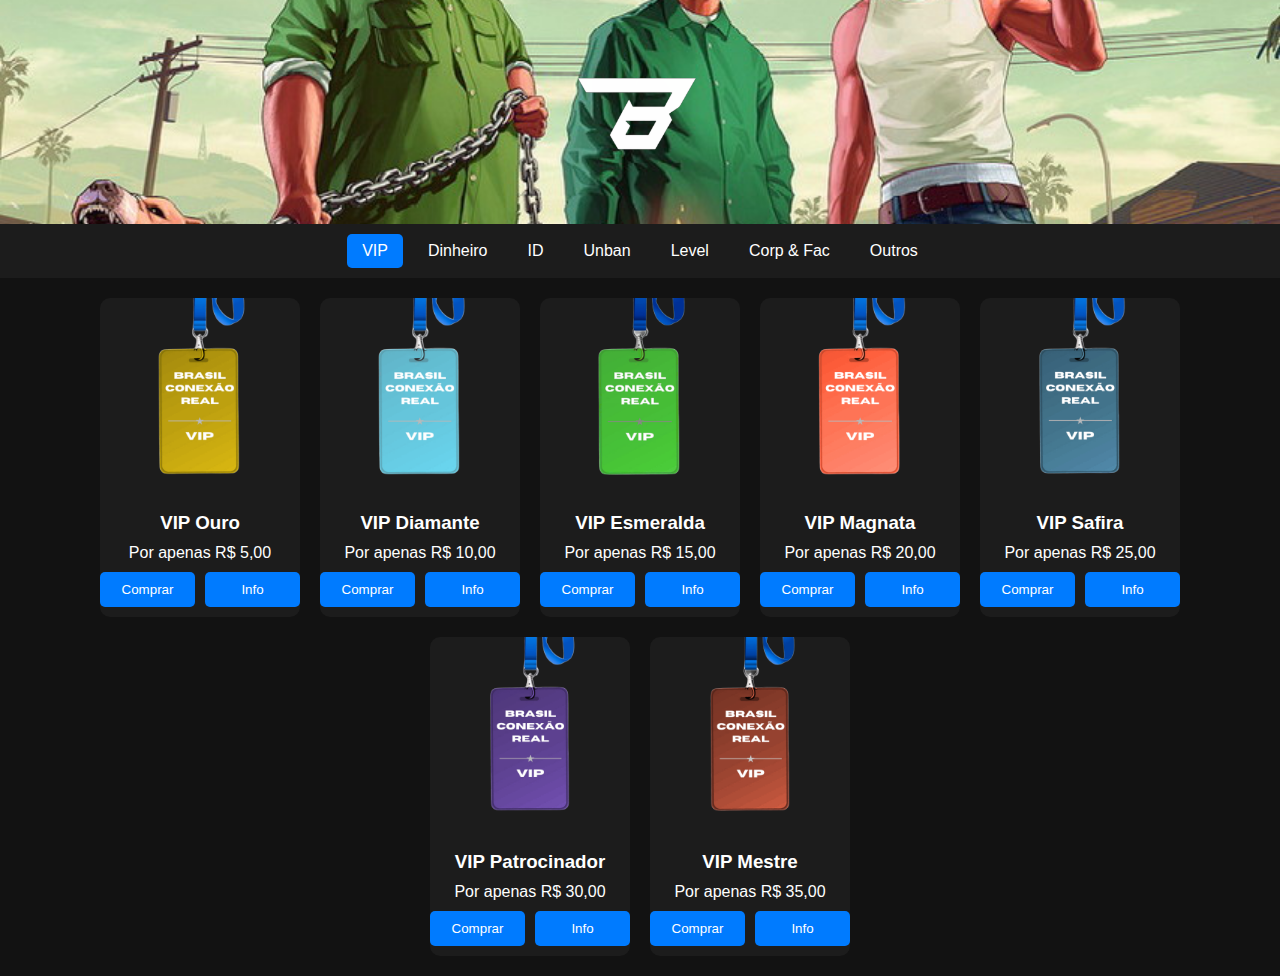
==== index.html @ d35d0285 "Update index.html" ====
<!DOCTYPE html>
<html lang="en">
<head>
    <meta charset="UTF-8">
    <meta name="viewport" content="width=device-width, initial-scale=1.0">
    <title>Brasil Conexão Real</title>
    <style>
        * {
            margin: 0;
            padding: 0;
            box-sizing: border-box;
            font-family: Arial, sans-serif;
        }

        body {
            background-color: #121212;
            color: #fff;
            display: flex;
            flex-direction: column;
            min-height: 100vh;
        }

        header {
            background: url('fotodobanneratrasdalogo.png') no-repeat center/cover;
            padding: 20px 0;
            text-align: center;
        }

        header img {
            max-width: 200px;
        }

        nav {
            background-color: #1c1c1c;
            padding: 10px;
            display: flex;
            flex-wrap: wrap;
            justify-content: center;
            gap: 10px;
        }

        nav a {
            color: #fff;
            text-decoration: none;
            padding: 8px 15px;
            border-radius: 5px;
            transition: background-color 0.3s;
            white-space: nowrap;
        }

        nav a.active {
            background-color: #007bff;
        }

        nav a:hover {
            background-color: #333;
        }

        .vip-container {
            display: flex;
            flex-wrap: wrap;
            gap: 20px;
            justify-content: center;
            padding: 20px;
        }

        .vip-card {
            background-color: #1c1c1c;
            border-radius: 10px;
            overflow: hidden;
            text-align: center;
            transition: transform 0.3s;
            width: 200px;
            position: relative;
            padding-bottom: 10px;
        }

        .vip-card:hover {
            transform: scale(1.05);
        }

        .vip-card img {
            width: 100%;
        }

        .vip-card h3 {
            margin: 10px 0;
        }

        .vip-card p {
            margin: 5px 0;
        }

        .vip-card .button-container {
            display: flex;
            justify-content: center;
            gap: 10px;
            margin-top: 10px;
        }

        .vip-card button {
            padding: 10px 20px;
            background-color: #007bff;
            color: #fff;
            border: none;
            border-radius: 5px;
            cursor: pointer;
            transition: background-color 0.3s;
            flex: 1;
        }

        .vip-card button:hover {
            background-color: #0056b3;
        }

        .info-btn {
            background-color: #28a745;
        }

        .info-btn:hover {
            background-color: #218838;
        }

        #info-panel {
            display: none;
            position: fixed;
            top: 50%;
            left: 50%;
            transform: translate(-50%, -50%);
            background-color: #1c1c1c;
            color: #fff;
            padding: 20px;
            border-radius: 10px;
            width: 90%;
            max-width: 400px;
            box-shadow: 0 0 10px rgba(0, 0, 0, 0.5);
            z-index: 1000;
            animation: fadeIn 0.3s;
        }

        #info-panel img {
            width: 100%;
            margin-bottom: 15px;
        }

        #info-panel h3 {
            margin-bottom: 10px;
        }

        #info-panel p {
            margin-bottom: 5px;
        }

        #info-panel .close-btn {
            background-color: #ff0000;
            color: #fff;
            padding: 5px 10px;
            border: none;
            border-radius: 5px;
            cursor: pointer;
            float: right;
        }

        #overlay {
            display: none;
            position: fixed;
            top: 0;
            left: 0;
            width: 100%;
            height: 100%;
            background: rgba(0, 0, 0, 0.8);
            z-index: 999;
        }

        @keyframes fadeIn {
            from {
                opacity: 0;
            }
            to {
                opacity: 1;
            }
        }

        @media (max-width: 768px) {
            nav {
                justify-content: center;
                flex-wrap: wrap;
            }
            .vip-card {
        width: 250px; /* Aumenta o tamanho dos cartões VIP no celular */
    }

    .vip-card img {
        width: 100%;
        height: auto; /* Mantém a proporção da imagem */
    }

    .vip-card h3 {
        font-size: 1.2em; /* Ajusta o tamanho do título */
    }

    .vip-card p {
        font-size: 1em; /* Ajusta o tamanho do texto */
    }

    .vip-card .button-container button {
        font-size: 0.9em; /* Ajusta o tamanho dos botões */
    }
        }
    </style>
</head>
<body>
    <header>
        <img src="logo.png" alt="Logo Brasil Conexão Real">
    </header>

    <nav>
        <a href="vip.html" class="active">VIP</a>
        <a href="dinheiro.html">Dinheiro</a>
        <a href="id.html">ID</a>
        <a href="unban.html">Unban</a>
        <a href="level.html">Level</a>
        <a href="corp.html">Corp & Fac</a>
        <a href="outros.html">Outros</a>
    </nav>

    <main>
        <section class="vip-container" id="vip">
            <div class="vip-card">
                <img src="vip1.png" alt="VIP Ouro">
                <h3>VIP Ouro</h3>
                <p>Por apenas R$ 5,00</p>
                <div class="button-container">
                    <button>Comprar</button>
                    <button class="info-btn" onclick="showInfo('vip1.png', 'VIP Ouro', 
                    '&lt;ul&gt; \
                    &lt;li&gt;&lt;strong&gt;Veículos de Luxo:&lt;/strong&gt; Acesso à Lamborghini Aventador e Audi RS6.&lt;/li&gt; \
                    &lt;li&gt;&lt;strong&gt;Moto Premium:&lt;/strong&gt; Disponível a Z1000 para maior mobilidade.&lt;/li&gt; \
                    &lt;li&gt;&lt;strong&gt;Recuperação Total:&lt;/strong&gt; Fome e sede sempre 100% para manter-se no topo.&lt;/li&gt; \
                    &lt;li&gt;&lt;strong&gt;Arsenal Completo:&lt;/strong&gt; Acesso a um Pack de Armas exclusivo.&lt;/li&gt; \
                    &lt;li&gt;&lt;strong&gt;Controle Total:&lt;/strong&gt; Possibilidade de destruir veículos VIP.&lt;/li&gt; \
                    &lt;/ul&gt;')">
                        Info
                    </button>
                    
                </div>
            </div>
            <div class="vip-card">
                <img src="vip2.png" alt="VIP Diamante">
                <h3>VIP Diamante</h3>
                <p>Por apenas R$ 10,00</p>
                <div class="button-container">
                    <button>Comprar</button>
                    <button class="info-btn" onclick="showInfo('vip2.png', 'VIP Diamante', 'Benefícios exclusivos do VIP Diamante.')">Info</button>
                </div>
            </div>
            <div class="vip-card">
                <img src="vip3.png" alt="VIP Esmeralda">
                <h3>VIP Esmeralda</h3>
                <p>Por apenas R$ 15,00</p>
                <div class="button-container">
                    <button>Comprar</button>
                    <button class="info-btn" onclick="showInfo('vip3.png', 'VIP Esmeralda', 'Benefícios exclusivos do VIP Esmeralda.')">Info</button>
                </div>
            </div>
            <div class="vip-card">
                <img src="vip4.png" alt="VIP Magnata">
                <h3>VIP Magnata</h3>
                <p>Por apenas R$ 20,00</p>
                <div class="button-container">
                    <button>Comprar</button>
                    <button class="info-btn" onclick="showInfo('vip4.png', 'VIP Magnata', 'Benefícios exclusivos do VIP Magnata.')">Info</button>
                </div>
            </div>
            <div class="vip-card">
                <img src="vip5.png" alt="VIP Safira">
                <h3>VIP Safira</h3>
                <p>Por apenas R$ 25,00</p>
                <div class="button-container">
                    <button>Comprar</button>
                    <button class="info-btn" onclick="showInfo('vip5.png', 'VIP Safira', 'Benefícios exclusivos do VIP Safira.')">Info</button>
                </div>
            </div>
            <div class="vip-card">
                <img src="vip6.png" alt="VIP Patrocinador">
                <h3>VIP Patrocinador</h3>
                <p>Por apenas R$ 30,00</p>
                <div class="button-container">
                    <button>Comprar</button>
                    <button class="info-btn" onclick="showInfo('vip6.png', 'VIP Patrocinador', 'Benefícios exclusivos do VIP Patrocinador.')">Info</button>
                </div>
            </div>
            <div class="vip-card">
                <img src="vip7.png" alt="VIP Mestre">
                <h3>VIP Mestre</h3>
                <p>Por apenas R$ 35,00</p>
                <div class="button-container">
                    <button>Comprar</button>
                    <button class="info-btn" onclick="showInfo('vip7.png', 'VIP Mestre', 'Benefícios exclusivos do VIP Mestre.')">Info</button>
                </div>
            </div>
            <!-- Repetir estrutura para outros VIPs -->
        </section>
    </main>

    <div id="overlay"></div>

    <div id="info-panel">
        <button class="close-btn" onclick="hideInfo()">Fechar</button>
        <img id="info-img" src="" alt="VIP Image">
        <h3 id="info-title"></h3>
        <p id="info-description"></p>
    </div>

    <script>
     function showInfo(imgSrc, title, description) {
    document.getElementById('info-img').src = imgSrc;
    document.getElementById('info-title').textContent = title;
    document.getElementById('info-description').innerHTML = description;

    document.getElementById('overlay').style.display = 'block';
    document.getElementById('info-panel').style.display = 'block';
}


        function hideInfo() {
            document.getElementById('overlay').style.display = 'none';
            document.getElementById('info-panel').style.display = 'none';
        }

        // Atualiza a classe "active" do menu
        document.querySelectorAll("nav a").forEach(link => {
            link.addEventListener("click", function() {
                document.querySelector("nav a.active").classList.remove("active");
                this.classList.add("active");
            });
        });
    </script>
</body>
</html>
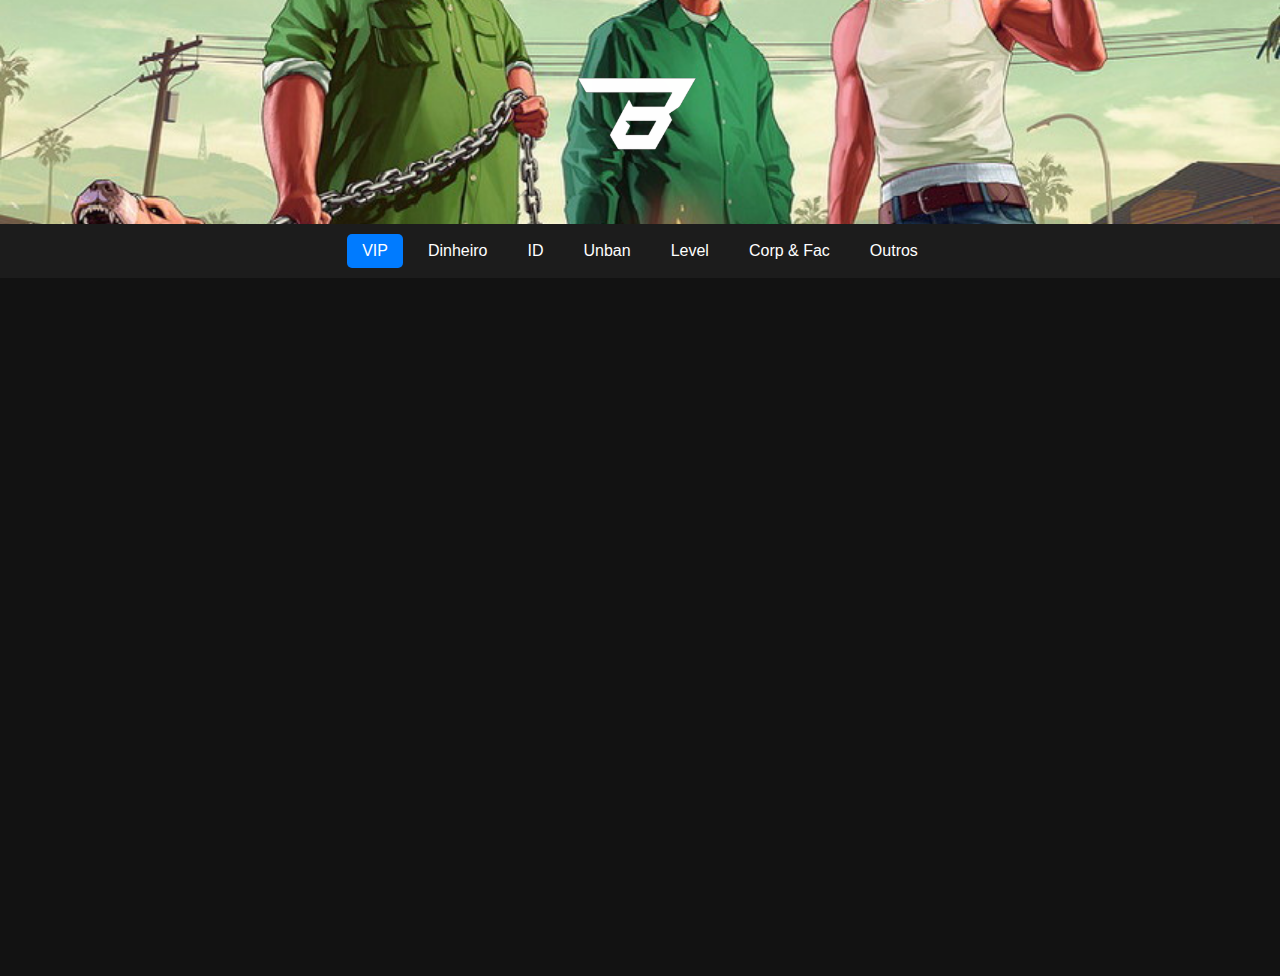
==== commit 5512ad50: "Update index.html" ====
--- a/index.html
+++ b/index.html
@@ -11,7 +11,7 @@
             box-sizing: border-box;
             font-family: Arial, sans-serif;
         }
-
+    
         body {
             background-color: #121212;
             color: #fff;
@@ -19,17 +19,17 @@
             flex-direction: column;
             min-height: 100vh;
         }
-
+    
         header {
             background: url('fotodobanneratrasdalogo.png') no-repeat center/cover;
             padding: 20px 0;
             text-align: center;
         }
-
+    
         header img {
             max-width: 200px;
         }
-
+    
         nav {
             background-color: #1c1c1c;
             padding: 10px;
@@ -38,7 +38,7 @@
             justify-content: center;
             gap: 10px;
         }
-
+    
         nav a {
             color: #fff;
             text-decoration: none;
@@ -47,15 +47,15 @@
             transition: background-color 0.3s;
             white-space: nowrap;
         }
-
+    
         nav a.active {
             background-color: #007bff;
         }
-
+    
         nav a:hover {
             background-color: #333;
         }
-
+    
         .vip-container {
             display: flex;
             flex-wrap: wrap;
@@ -63,41 +63,83 @@
             justify-content: center;
             padding: 20px;
         }
-
+    
+        @keyframes vipEntry {
+            from {
+                opacity: 0;
+                transform: translateY(30px);
+            }
+            to {
+                opacity: 1;
+                transform: translateY(0);
+            }
+        }
+    
         .vip-card {
             background-color: #1c1c1c;
             border-radius: 10px;
             overflow: hidden;
             text-align: center;
-            transition: transform 0.3s;
+            transition: transform 0.3s, box-shadow 0.3s;
             width: 200px;
             position: relative;
             padding-bottom: 10px;
-        }
-
+            animation: vipEntry 0.8s ease-out forwards;
+            opacity: 0;
+        }
+    
         .vip-card:hover {
-            transform: scale(1.05);
-        }
-
+            transform: scale(1.1);
+            box-shadow: 0 0 20px 5px rgba(0, 255, 255, 0.8); /* Ciano */
+        }
+    
+        .vip-card::before {
+            content: "";
+            position: absolute;
+            top: 0;
+            left: 0;
+            width: 100%;
+            height: 100%;
+            border: 2px solid transparent;
+            border-radius: 10px;
+            box-sizing: border-box;
+            transition: border 0.3s;
+            z-index: 1;
+        }
+    
+        .vip-card:hover::before {
+            border: 2px solid #00ffff; /* Ciano */
+            animation: borderGlow 1s infinite alternate;
+        }
+    
+        @keyframes borderGlow {
+            from {
+        box-shadow: 0 0 10px rgba(0, 255, 255, 0.5); /* Ciano */
+    }
+    to {
+        box-shadow: 0 0 20px rgba(0, 255, 255, 0.9); /* Ciano */
+            }
+        }
+    
         .vip-card img {
             width: 100%;
         }
-
+    
         .vip-card h3 {
             margin: 10px 0;
         }
-
+    
         .vip-card p {
             margin: 5px 0;
         }
-
+    
         .vip-card .button-container {
             display: flex;
             justify-content: center;
             gap: 10px;
             margin-top: 10px;
         }
-
+    
         .vip-card button {
             padding: 10px 20px;
             background-color: #007bff;
@@ -108,19 +150,41 @@
             transition: background-color 0.3s;
             flex: 1;
         }
-
+    
         .vip-card button:hover {
             background-color: #0056b3;
         }
-
+    
         .info-btn {
             background-color: #28a745;
         }
-
+    
         .info-btn:hover {
             background-color: #218838;
         }
-
+    
+        .vip-card:nth-child(1) {
+            animation-delay: 0.1s;
+        }
+        .vip-card:nth-child(2) {
+            animation-delay: 0.2s;
+        }
+        .vip-card:nth-child(3) {
+            animation-delay: 0.3s;
+        }
+        .vip-card:nth-child(4) {
+            animation-delay: 0.4s;
+        }
+        .vip-card:nth-child(5) {
+            animation-delay: 0.5s;
+        }
+        .vip-card:nth-child(6) {
+            animation-delay: 0.6s;
+        }
+        .vip-card:nth-child(7) {
+            animation-delay: 0.7s;
+        }
+    
         #info-panel {
             display: none;
             position: fixed;
@@ -137,30 +201,7 @@
             z-index: 1000;
             animation: fadeIn 0.3s;
         }
-
-        #info-panel img {
-            width: 100%;
-            margin-bottom: 15px;
-        }
-
-        #info-panel h3 {
-            margin-bottom: 10px;
-        }
-
-        #info-panel p {
-            margin-bottom: 5px;
-        }
-
-        #info-panel .close-btn {
-            background-color: #ff0000;
-            color: #fff;
-            padding: 5px 10px;
-            border: none;
-            border-radius: 5px;
-            cursor: pointer;
-            float: right;
-        }
-
+    
         #overlay {
             display: none;
             position: fixed;
@@ -171,7 +212,7 @@
             background: rgba(0, 0, 0, 0.8);
             z-index: 999;
         }
-
+    
         @keyframes fadeIn {
             from {
                 opacity: 0;
@@ -180,34 +221,8 @@
                 opacity: 1;
             }
         }
-
-        @media (max-width: 768px) {
-            nav {
-                justify-content: center;
-                flex-wrap: wrap;
-            }
-            .vip-card {
-        width: 250px; /* Aumenta o tamanho dos cartões VIP no celular */
-    }
-
-    .vip-card img {
-        width: 100%;
-        height: auto; /* Mantém a proporção da imagem */
-    }
-
-    .vip-card h3 {
-        font-size: 1.2em; /* Ajusta o tamanho do título */
-    }
-
-    .vip-card p {
-        font-size: 1em; /* Ajusta o tamanho do texto */
-    }
-
-    .vip-card .button-container button {
-        font-size: 0.9em; /* Ajusta o tamanho dos botões */
-    }
-        }
     </style>
+    
 </head>
 <body>
     <header>
@@ -304,7 +319,6 @@
     </main>
 
     <div id="overlay"></div>
-
     <div id="info-panel">
         <button class="close-btn" onclick="hideInfo()">Fechar</button>
         <img id="info-img" src="" alt="VIP Image">
@@ -313,28 +327,18 @@
     </div>
 
     <script>
-     function showInfo(imgSrc, title, description) {
-    document.getElementById('info-img').src = imgSrc;
-    document.getElementById('info-title').textContent = title;
-    document.getElementById('info-description').innerHTML = description;
-
-    document.getElementById('overlay').style.display = 'block';
-    document.getElementById('info-panel').style.display = 'block';
-}
-
+        function showInfo(imgSrc, title, description) {
+            document.getElementById('info-img').src = imgSrc;
+            document.getElementById('info-title').textContent = title;
+            document.getElementById('info-description').innerHTML = description;
+            document.getElementById('overlay').style.display = 'block';
+            document.getElementById('info-panel').style.display = 'block';
+        }
 
         function hideInfo() {
             document.getElementById('overlay').style.display = 'none';
             document.getElementById('info-panel').style.display = 'none';
         }
-
-        // Atualiza a classe "active" do menu
-        document.querySelectorAll("nav a").forEach(link => {
-            link.addEventListener("click", function() {
-                document.querySelector("nav a.active").classList.remove("active");
-                this.classList.add("active");
-            });
-        });
     </script>
 </body>
 </html>
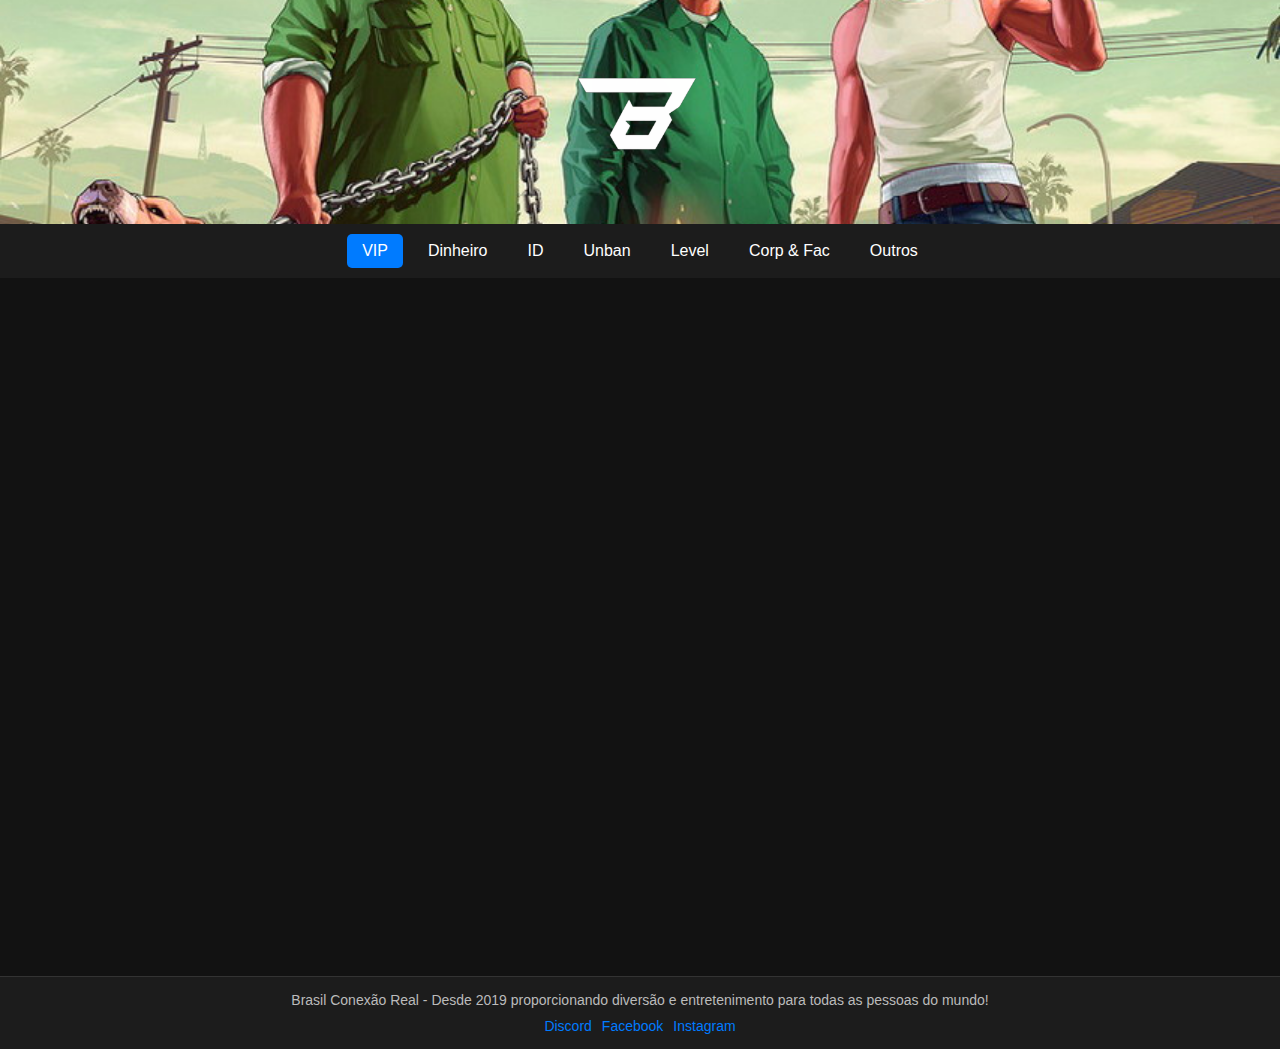
==== commit 18a792d2: "Update index.html" ====
--- a/index.html
+++ b/index.html
@@ -11,7 +11,7 @@
             box-sizing: border-box;
             font-family: Arial, sans-serif;
         }
-    
+
         body {
             background-color: #121212;
             color: #fff;
@@ -19,17 +19,17 @@
             flex-direction: column;
             min-height: 100vh;
         }
-    
+
         header {
             background: url('fotodobanneratrasdalogo.png') no-repeat center/cover;
             padding: 20px 0;
             text-align: center;
         }
-    
+
         header img {
             max-width: 200px;
         }
-    
+
         nav {
             background-color: #1c1c1c;
             padding: 10px;
@@ -38,7 +38,7 @@
             justify-content: center;
             gap: 10px;
         }
-    
+
         nav a {
             color: #fff;
             text-decoration: none;
@@ -47,34 +47,84 @@
             transition: background-color 0.3s;
             white-space: nowrap;
         }
-    
+
         nav a.active {
             background-color: #007bff;
-        }
-    
+            animation: activateNav 0.5s ease-out;
+        }
+        @keyframes activateNav {
+            0% {
+                background-color: #333;
+            }
+            100% {
+                background-color: #007bff;
+            }
+        }
+
         nav a:hover {
             background-color: #333;
         }
-    
+        footer {
+            background-color: #1c1c1c;
+            text-align: center;
+            padding: 15px;
+            margin-top: auto;
+            border-top: 1px solid #333;
+        }
+
+        footer p {
+            margin: 0;
+            font-size: 14px;
+            color: #bbb;
+        }
+
+        footer .social-links {
+            margin-top: 10px;
+            display: flex;
+            justify-content: center;
+            gap: 10px;
+        }
+
+        footer .social-links a {
+            color: #007bff;
+            text-decoration: none;
+            font-size: 14px;
+            transition: color 0.3s;
+        }
+
+        footer .social-links a:hover {
+            color: #0056b3;
+        }
+
+        @media (max-width: 768px) {
+            footer p {
+                font-size: 12px;
+            }
+
+            footer .social-links a {
+                font-size: 12px;
+            }
+        }
+
         .vip-container {
             display: flex;
             flex-wrap: wrap;
             gap: 20px;
             justify-content: center;
             padding: 20px;
-        }
-    
-        @keyframes vipEntry {
-            from {
+            opacity: 0;
+            animation: fadeIn 1s forwards;
+        }
+
+        @keyframes fadeIn {
+            0% {
                 opacity: 0;
-                transform: translateY(30px);
-            }
-            to {
+            }
+            100% {
                 opacity: 1;
-                transform: translateY(0);
-            }
-        }
-    
+            }
+        }
+
         .vip-card {
             background-color: #1c1c1c;
             border-radius: 10px;
@@ -84,62 +134,76 @@
             width: 200px;
             position: relative;
             padding-bottom: 10px;
-            animation: vipEntry 0.8s ease-out forwards;
             opacity: 0;
-        }
-    
+            transform: translateY(20px);
+            animation: slideUp 0.7s forwards;
+            box-shadow: 0 0 10px rgba(0, 255, 255, 0); /* Sombra inicial invisível */
+        }
+
+        @keyframes slideUp {
+            0% {
+                opacity: 0;
+                transform: translateY(20px);
+            }
+            100% {
+                opacity: 1;
+                transform: translateY(0);
+            }
+        }
+
+        .vip-card:nth-child(1) {
+            animation-delay: 0.5s;
+        }
+
+        .vip-card:nth-child(2) {
+            animation-delay: 1s;
+        }
+
+        .vip-card:nth-child(3) {
+            animation-delay: 1.5s;
+        }
+
+        .vip-card:nth-child(4) {
+            animation-delay: 2s;
+        }
+
+        .vip-card:nth-child(5) {
+            animation-delay: 2.5s;
+        }
+
+        .vip-card:nth-child(6) {
+            animation-delay: 3s;
+        }
+
+        .vip-card:nth-child(7) {
+            animation-delay: 3.5s;
+        }
+
         .vip-card:hover {
-            transform: scale(1.1);
-            box-shadow: 0 0 20px 5px rgba(0, 255, 255, 0.8); /* Ciano */
-        }
-    
-        .vip-card::before {
-            content: "";
-            position: absolute;
-            top: 0;
-            left: 0;
-            width: 100%;
-            height: 100%;
-            border: 2px solid transparent;
-            border-radius: 10px;
-            box-sizing: border-box;
-            transition: border 0.3s;
-            z-index: 1;
-        }
-    
-        .vip-card:hover::before {
-            border: 2px solid #00ffff; /* Ciano */
-            animation: borderGlow 1s infinite alternate;
-        }
-    
-        @keyframes borderGlow {
-            from {
-        box-shadow: 0 0 10px rgba(0, 255, 255, 0.5); /* Ciano */
-    }
-    to {
-        box-shadow: 0 0 20px rgba(0, 255, 255, 0.9); /* Ciano */
-            }
-        }
-    
+            transform: scale(1.05);
+            box-shadow: 0 0 20px rgba(0, 255, 255, 0.7); /* Efeito de sombra ciano ao passar o mouse */
+            border: 2px solid cyan; /* Bordas ciano ao passar o mouse */
+        }
+
         .vip-card img {
             width: 100%;
         }
-    
+
         .vip-card h3 {
             margin: 10px 0;
         }
-    
+
         .vip-card p {
             margin: 5px 0;
         }
-    
+
         .vip-card .button-container {
             display: flex;
             justify-content: center;
             gap: 10px;
             margin-top: 10px;
         }
-    
+
         .vip-card button {
             padding: 10px 20px;
             background-color: #007bff;
@@ -150,41 +214,21 @@
             transition: background-color 0.3s;
             flex: 1;
         }
-    
+
         .vip-card button:hover {
             background-color: #0056b3;
         }
-    
+
+
+
         .info-btn {
             background-color: #28a745;
         }
-    
+
         .info-btn:hover {
             background-color: #218838;
         }
-    
-        .vip-card:nth-child(1) {
-            animation-delay: 0.1s;
-        }
-        .vip-card:nth-child(2) {
-            animation-delay: 0.2s;
-        }
-        .vip-card:nth-child(3) {
-            animation-delay: 0.3s;
-        }
-        .vip-card:nth-child(4) {
-            animation-delay: 0.4s;
-        }
-        .vip-card:nth-child(5) {
-            animation-delay: 0.5s;
-        }
-        .vip-card:nth-child(6) {
-            animation-delay: 0.6s;
-        }
-        .vip-card:nth-child(7) {
-            animation-delay: 0.7s;
-        }
-    
+
         #info-panel {
             display: none;
             position: fixed;
@@ -199,9 +243,54 @@
             max-width: 400px;
             box-shadow: 0 0 10px rgba(0, 0, 0, 0.5);
             z-index: 1000;
-            animation: fadeIn 0.3s;
-        }
-    
+            animation: slideIn 0.5s ease-out forwards;
+        }
+
+        @keyframes slideIn {
+            0% {
+                opacity: 0;
+                transform: translate(-50%, -60%) scale(0.8);
+            }
+            100% {
+                opacity: 1;
+                transform: translate(-50%, -50%) scale(1);
+            }
+        }
+
+        @keyframes slideOut {
+            0% {
+                opacity: 1;
+                transform: translate(-50%, -50%) scale(1);
+            }
+            100% {
+                opacity: 0;
+                transform: translate(-50%, -60%) scale(0.8);
+            }
+        }
+
+        #info-panel img {
+            width: 100%;
+            margin-bottom: 15px;
+        }
+
+        #info-panel h3 {
+            margin-bottom: 10px;
+        }
+
+        #info-panel p {
+            margin-bottom: 5px;
+        }
+
+        #info-panel .close-btn {
+            background-color: transparent;
+    color: #fff;
+    font-size: 30px;
+    border: none;
+    cursor: pointer;
+    float: right;
+    padding: 5px;
+        }
+
         #overlay {
             display: none;
             position: fixed;
@@ -212,17 +301,35 @@
             background: rgba(0, 0, 0, 0.8);
             z-index: 999;
         }
-    
-        @keyframes fadeIn {
-            from {
-                opacity: 0;
-            }
-            to {
-                opacity: 1;
-            }
+
+        @media (max-width: 768px) {
+            nav {
+                justify-content: center;
+                flex-wrap: wrap;
+            }
+            .vip-card {
+                width: 250px;
+            }
+
+            .vip-card img {
+                width: 100%;
+                height: auto;
+            }
+
+            .vip-card h3 {
+                font-size: 1.2em;
+            }
+
+            .vip-card p {
+                font-size: 1em;
+            }
+
+            .vip-card .button-container button {
+                font-size: 0.9em;
+            }
+
         }
     </style>
-    
 </head>
 <body>
     <header>
@@ -230,7 +337,7 @@
     </header>
 
     <nav>
-        <a href="vip.html" class="active">VIP</a>
+        <a href="index.html" class="active">VIP</a>
         <a href="dinheiro.html">Dinheiro</a>
         <a href="id.html">ID</a>
         <a href="unban.html">Unban</a>
@@ -319,8 +426,10 @@
     </main>
 
     <div id="overlay"></div>
+
     <div id="info-panel">
-        <button class="close-btn" onclick="hideInfo()">Fechar</button>
+        <button class="close-btn" onclick="hideInfo()">&#10005;</button>
+
         <img id="info-img" src="" alt="VIP Image">
         <h3 id="info-title"></h3>
         <p id="info-description"></p>
@@ -331,14 +440,33 @@
             document.getElementById('info-img').src = imgSrc;
             document.getElementById('info-title').textContent = title;
             document.getElementById('info-description').innerHTML = description;
+
             document.getElementById('overlay').style.display = 'block';
             document.getElementById('info-panel').style.display = 'block';
+            document.getElementById('info-panel').style.animation = 'slideIn 0.5s ease-out forwards';  // Reapply the animation
         }
 
         function hideInfo() {
-            document.getElementById('overlay').style.display = 'none';
-            document.getElementById('info-panel').style.display = 'none';
-        }
+            document.getElementById('info-panel').style.animation = 'slideOut 0.5s ease-in forwards'; // Apply the slide out animation
+            setTimeout(function() {
+                document.getElementById('overlay').style.display = 'none';
+                document.getElementById('info-panel').style.display = 'none';
+            }, 500);  // Wait for the animation to finish before hiding the panel
+        }
+
+        document.querySelectorAll("nav a").forEach(link => {
+            link.addEventListener("click", function() {
+                document.querySelector("nav a.active").classList.remove("active");
+                this.classList.add("active");
+            });
+        });
     </script>
-</body>
+    <footer>
+        <p>Brasil Conexão Real - Desde 2019 proporcionando diversão e entretenimento para todas as pessoas do mundo!</p>
+        <div class="social-links">
+            <a href="#">Discord</a>
+            <a href="#">Facebook</a>
+            <a href="#">Instagram</a>
+        </div>
+    </footer>
 </html>
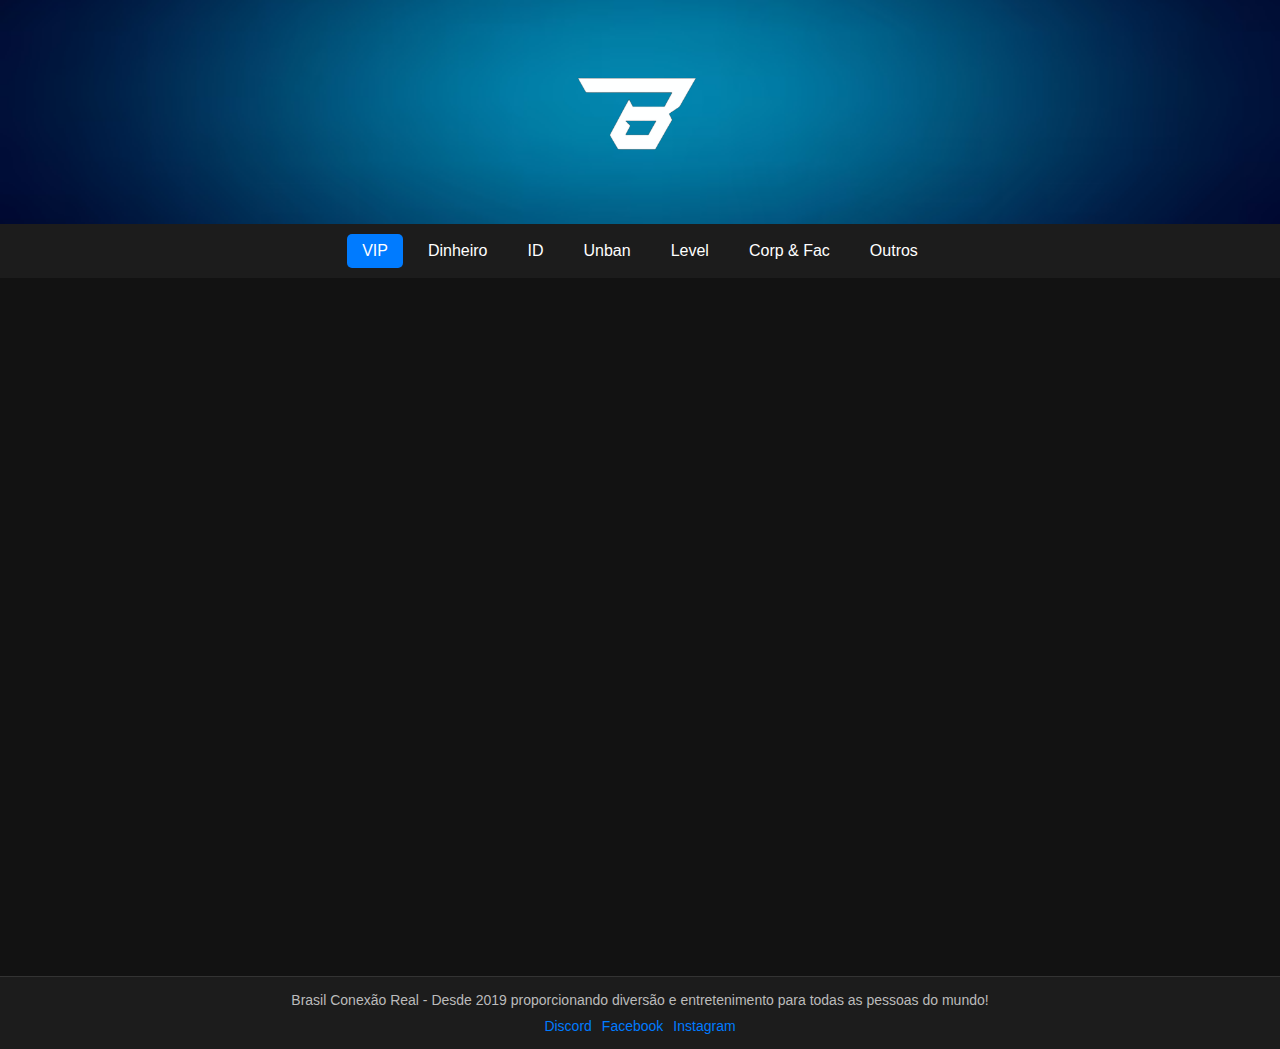
==== commit d4216586: "Add files via upload" ====
--- a/index.html
+++ b/index.html
@@ -3,6 +3,7 @@
 <head>
     <meta charset="UTF-8">
     <meta name="viewport" content="width=device-width, initial-scale=1.0">
+    <link rel="icon" href="favicon.ico" type="image/x-icon">
     <title>Brasil Conexão Real</title>
     <style>
         * {
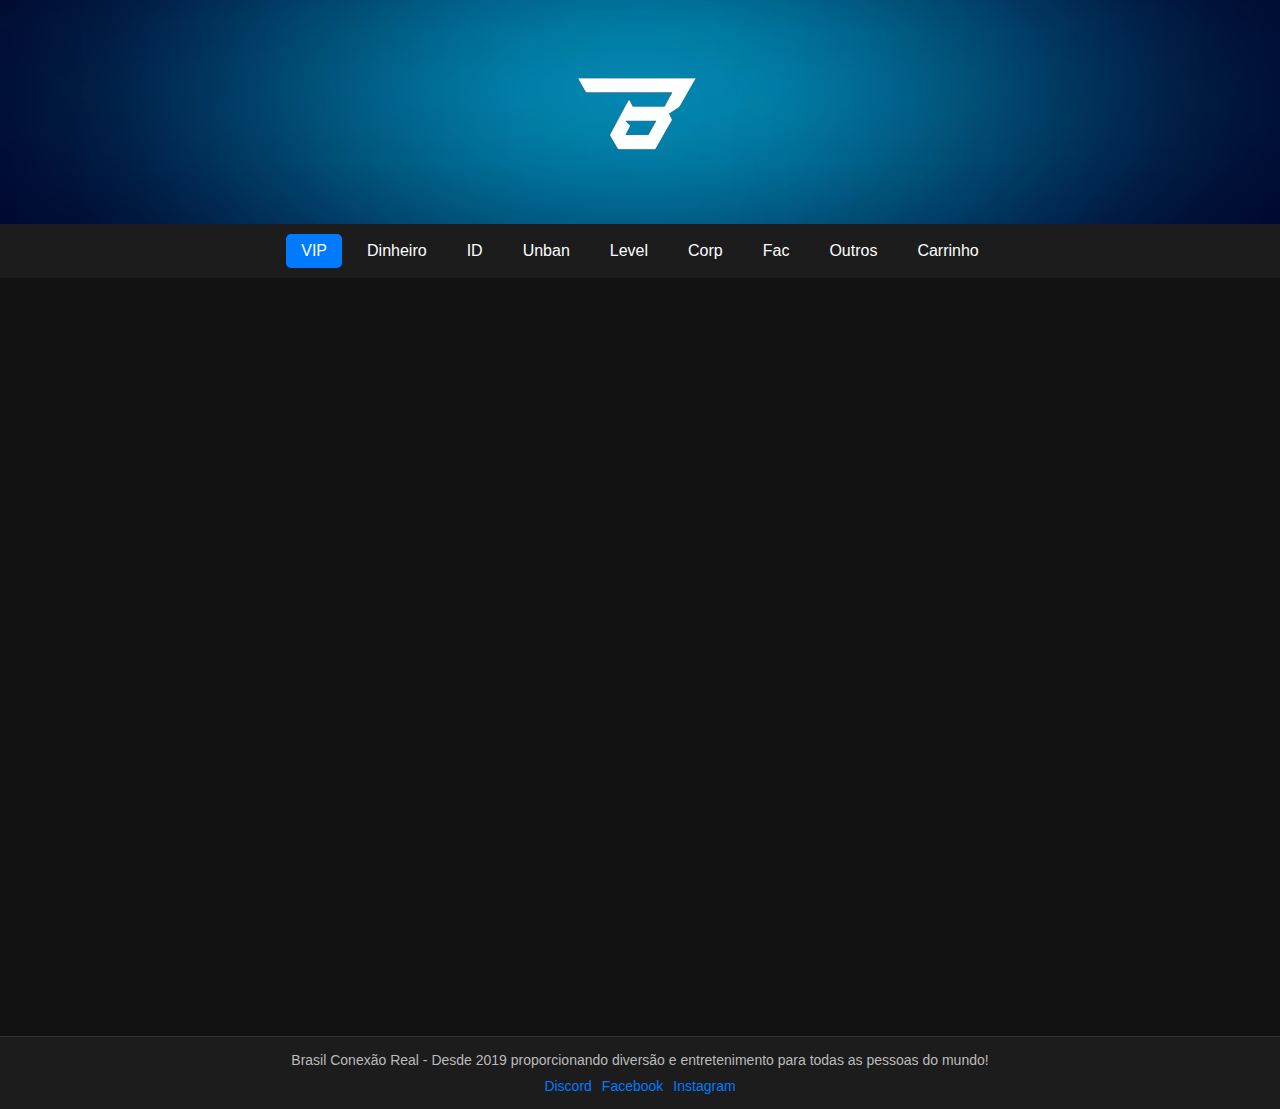
==== commit eec32ebb: "Add files via upload" ====
--- a/index.html
+++ b/index.html
@@ -152,6 +152,17 @@
             }
         }
 
+        @keyframes slideOut {
+    0% {
+        opacity: 1;
+        transform: translate(-50%, -50%) scale(1);
+    }
+    100% {
+        opacity: 0;
+        transform: translate(-50%, -60%) scale(0.8);
+    }
+}
+
         .vip-card:nth-child(1) {
             animation-delay: 0.5s;
         }
@@ -219,8 +230,6 @@
         .vip-card button:hover {
             background-color: #0056b3;
         }
-
-
 
         .info-btn {
             background-color: #28a745;
@@ -328,7 +337,6 @@
             .vip-card .button-container button {
                 font-size: 0.9em;
             }
-
         }
     </style>
 </head>
@@ -343,29 +351,22 @@
         <a href="id.html">ID</a>
         <a href="unban.html">Unban</a>
         <a href="level.html">Level</a>
-        <a href="corp.html">Corp & Fac</a>
+        <a href="corp.html">Corp</a>
+        <a href="cart.html">Fac</a>
         <a href="outros.html">Outros</a>
+        <a href="cart.html">Carrinho</a>
+        
     </nav>
 
     <main>
-        <section class="vip-container" id="vip">
+        <section class="vip-container" id="vip"> 
             <div class="vip-card">
                 <img src="vip1.png" alt="VIP Ouro">
                 <h3>VIP Ouro</h3>
                 <p>Por apenas R$ 5,00</p>
                 <div class="button-container">
-                    <button>Comprar</button>
-                    <button class="info-btn" onclick="showInfo('vip1.png', 'VIP Ouro', 
-                    '&lt;ul&gt; \
-                    &lt;li&gt;&lt;strong&gt;Veículos de Luxo:&lt;/strong&gt; Acesso à Lamborghini Aventador e Audi RS6.&lt;/li&gt; \
-                    &lt;li&gt;&lt;strong&gt;Moto Premium:&lt;/strong&gt; Disponível a Z1000 para maior mobilidade.&lt;/li&gt; \
-                    &lt;li&gt;&lt;strong&gt;Recuperação Total:&lt;/strong&gt; Fome e sede sempre 100% para manter-se no topo.&lt;/li&gt; \
-                    &lt;li&gt;&lt;strong&gt;Arsenal Completo:&lt;/strong&gt; Acesso a um Pack de Armas exclusivo.&lt;/li&gt; \
-                    &lt;li&gt;&lt;strong&gt;Controle Total:&lt;/strong&gt; Possibilidade de destruir veículos VIP.&lt;/li&gt; \
-                    &lt;/ul&gt;')">
-                        Info
-                    </button>
-                    
+                    <button onclick="addToCart('VIP Ouro', 5, 'vip1.png')">Adicionar ao carrinho</button>
+                    <button class="info-btn" onclick="showInfo('vip1.png', 'VIP Ouro', 'Benefícios exclusivos do VIP Ouro.')">Info</button>
                 </div>
             </div>
             <div class="vip-card">
@@ -373,7 +374,7 @@
                 <h3>VIP Diamante</h3>
                 <p>Por apenas R$ 10,00</p>
                 <div class="button-container">
-                    <button>Comprar</button>
+                    <button onclick="addToCart('VIP Diamante', 10, 'vip2.png')">Adicionar ao carrinho</button>
                     <button class="info-btn" onclick="showInfo('vip2.png', 'VIP Diamante', 'Benefícios exclusivos do VIP Diamante.')">Info</button>
                 </div>
             </div>
@@ -382,7 +383,7 @@
                 <h3>VIP Esmeralda</h3>
                 <p>Por apenas R$ 15,00</p>
                 <div class="button-container">
-                    <button>Comprar</button>
+                    <button onclick="addToCart('VIP Esmeralda', 15, 'vip3.png')">Adicionar ao carrinho</button>
                     <button class="info-btn" onclick="showInfo('vip3.png', 'VIP Esmeralda', 'Benefícios exclusivos do VIP Esmeralda.')">Info</button>
                 </div>
             </div>
@@ -391,7 +392,7 @@
                 <h3>VIP Magnata</h3>
                 <p>Por apenas R$ 20,00</p>
                 <div class="button-container">
-                    <button>Comprar</button>
+                    <button onclick="addToCart('VIP Magnata', 20, 'vip4.png')">Adicionar ao carrinho</button>
                     <button class="info-btn" onclick="showInfo('vip4.png', 'VIP Magnata', 'Benefícios exclusivos do VIP Magnata.')">Info</button>
                 </div>
             </div>
@@ -400,7 +401,7 @@
                 <h3>VIP Safira</h3>
                 <p>Por apenas R$ 25,00</p>
                 <div class="button-container">
-                    <button>Comprar</button>
+                    <button onclick="addToCart('VIP Safira', 25, 'vip5.png')">Adicionar ao carrinho</button>
                     <button class="info-btn" onclick="showInfo('vip5.png', 'VIP Safira', 'Benefícios exclusivos do VIP Safira.')">Info</button>
                 </div>
             </div>
@@ -409,7 +410,7 @@
                 <h3>VIP Patrocinador</h3>
                 <p>Por apenas R$ 30,00</p>
                 <div class="button-container">
-                    <button>Comprar</button>
+                    <button onclick="addToCart('VIP Patrocinador', 30, 'vip6.png')">Adicionar ao carrinho</button>
                     <button class="info-btn" onclick="showInfo('vip6.png', 'VIP Patrocinador', 'Benefícios exclusivos do VIP Patrocinador.')">Info</button>
                 </div>
             </div>
@@ -418,50 +419,16 @@
                 <h3>VIP Mestre</h3>
                 <p>Por apenas R$ 35,00</p>
                 <div class="button-container">
-                    <button>Comprar</button>
+                    <button onclick="addToCart('VIP Mestre', 35, 'vip7.png')">Adicionar ao carrinho</button>
                     <button class="info-btn" onclick="showInfo('vip7.png', 'VIP Mestre', 'Benefícios exclusivos do VIP Mestre.')">Info</button>
                 </div>
             </div>
-            <!-- Repetir estrutura para outros VIPs -->
+            <!-- Repita para outros VIPs -->
         </section>
+        
     </main>
-
-    <div id="overlay"></div>
-
-    <div id="info-panel">
-        <button class="close-btn" onclick="hideInfo()">&#10005;</button>
-
-        <img id="info-img" src="" alt="VIP Image">
-        <h3 id="info-title"></h3>
-        <p id="info-description"></p>
-    </div>
-
-    <script>
-        function showInfo(imgSrc, title, description) {
-            document.getElementById('info-img').src = imgSrc;
-            document.getElementById('info-title').textContent = title;
-            document.getElementById('info-description').innerHTML = description;
-
-            document.getElementById('overlay').style.display = 'block';
-            document.getElementById('info-panel').style.display = 'block';
-            document.getElementById('info-panel').style.animation = 'slideIn 0.5s ease-out forwards';  // Reapply the animation
-        }
-
-        function hideInfo() {
-            document.getElementById('info-panel').style.animation = 'slideOut 0.5s ease-in forwards'; // Apply the slide out animation
-            setTimeout(function() {
-                document.getElementById('overlay').style.display = 'none';
-                document.getElementById('info-panel').style.display = 'none';
-            }, 500);  // Wait for the animation to finish before hiding the panel
-        }
-
-        document.querySelectorAll("nav a").forEach(link => {
-            link.addEventListener("click", function() {
-                document.querySelector("nav a.active").classList.remove("active");
-                this.classList.add("active");
-            });
-        });
-    </script>
+    
+
     <footer>
         <p>Brasil Conexão Real - Desde 2019 proporcionando diversão e entretenimento para todas as pessoas do mundo!</p>
         <div class="social-links">
@@ -470,4 +437,91 @@
             <a href="#">Instagram</a>
         </div>
     </footer>
+
+    <!-- Info Panel Modal -->
+    <div id="overlay"></div>
+    <div id="info-panel">
+        <button class="close-btn" onclick="closeInfo()">X</button>
+        <img id="info-img" src="" alt="Imagem VIP">
+        <h3 id="info-title"></h3>
+        <p id="info-description"></p>
+    </div>
+<script>    
+
+function addToCart(productName, price, productImg) {
+    const cart = JSON.parse(localStorage.getItem('cart')) || [];
+    cart.push({ name: productName, price: price, image: productImg });
+    localStorage.setItem('cart', JSON.stringify(cart));
+
+    
+
+    // Criando a infobox (toast)
+    const toast = document.createElement('div');
+    toast.style.position = 'fixed';
+    toast.style.left = '50%';
+    toast.style.bottom = '20px';
+    toast.style.transform = 'translateX(-50%)';
+    toast.style.backgroundColor = '#0b1113';
+    toast.style.color = 'white';
+    toast.style.padding = '10px 20px';
+    toast.style.borderRadius = '5px';
+    toast.style.fontSize = '16px';
+    toast.style.display = 'flex';
+    toast.style.alignItems = 'center';
+    toast.style.justifyContent = 'center';
+    toast.style.opacity = '0';
+    toast.style.transition = 'opacity 0.5s ease, bottom 0.5s ease';
+    toast.style.boxShadow = '0px 4px 10px rgba(0, 0, 0, 0.2)';
+    toast.innerHTML = `<span style="margin-right: 10px; font-size: 20px;">✔</span>${productName} foi adicionado ao carrinho.`;
+
+    // Adicionando ao body
+    document.body.appendChild(toast);
+
+    // Animar a entrada
+    setTimeout(() => {
+        toast.style.opacity = '1';
+        toast.style.bottom = '30px';
+    }, 100);
+
+    // Remover o toast após 3 segundos
+    setTimeout(() => {
+        toast.style.opacity = '0';
+        toast.style.bottom = '20px';
+        setTimeout(() => {
+            toast.remove();
+        }, 500); // tempo para a animação de saída
+    }, 3000);
+}
+
+        function showInfo(imgSrc, title, description) {
+            document.getElementById('info-img').src = imgSrc;
+            document.getElementById('info-title').innerText = title;
+            document.getElementById('info-description').innerText = description;
+
+            const infoPanel = document.getElementById('info-panel');
+            const overlay = document.getElementById('overlay');
+            
+            overlay.style.display = 'block';
+            infoPanel.style.display = 'block';
+            infoPanel.style.animation = 'slideIn 0.5s ease-out forwards';
+        }
+
+        function closeInfo() {
+            const infoPanel = document.getElementById('info-panel');
+            const overlay = document.getElementById('overlay');
+            
+            infoPanel.style.animation = 'slideOut 0.5s ease-in forwards';
+            setTimeout(() => {
+                infoPanel.style.display = 'none';
+                overlay.style.display = 'none';
+            }, 500);
+        }
+        document.querySelectorAll("nav a").forEach(link => {
+            link.addEventListener("click", function() {
+                document.querySelector("nav a.active").classList.remove("active");
+                this.classList.add("active");
+            });
+        });
+    </script>
+</body>
 </html>
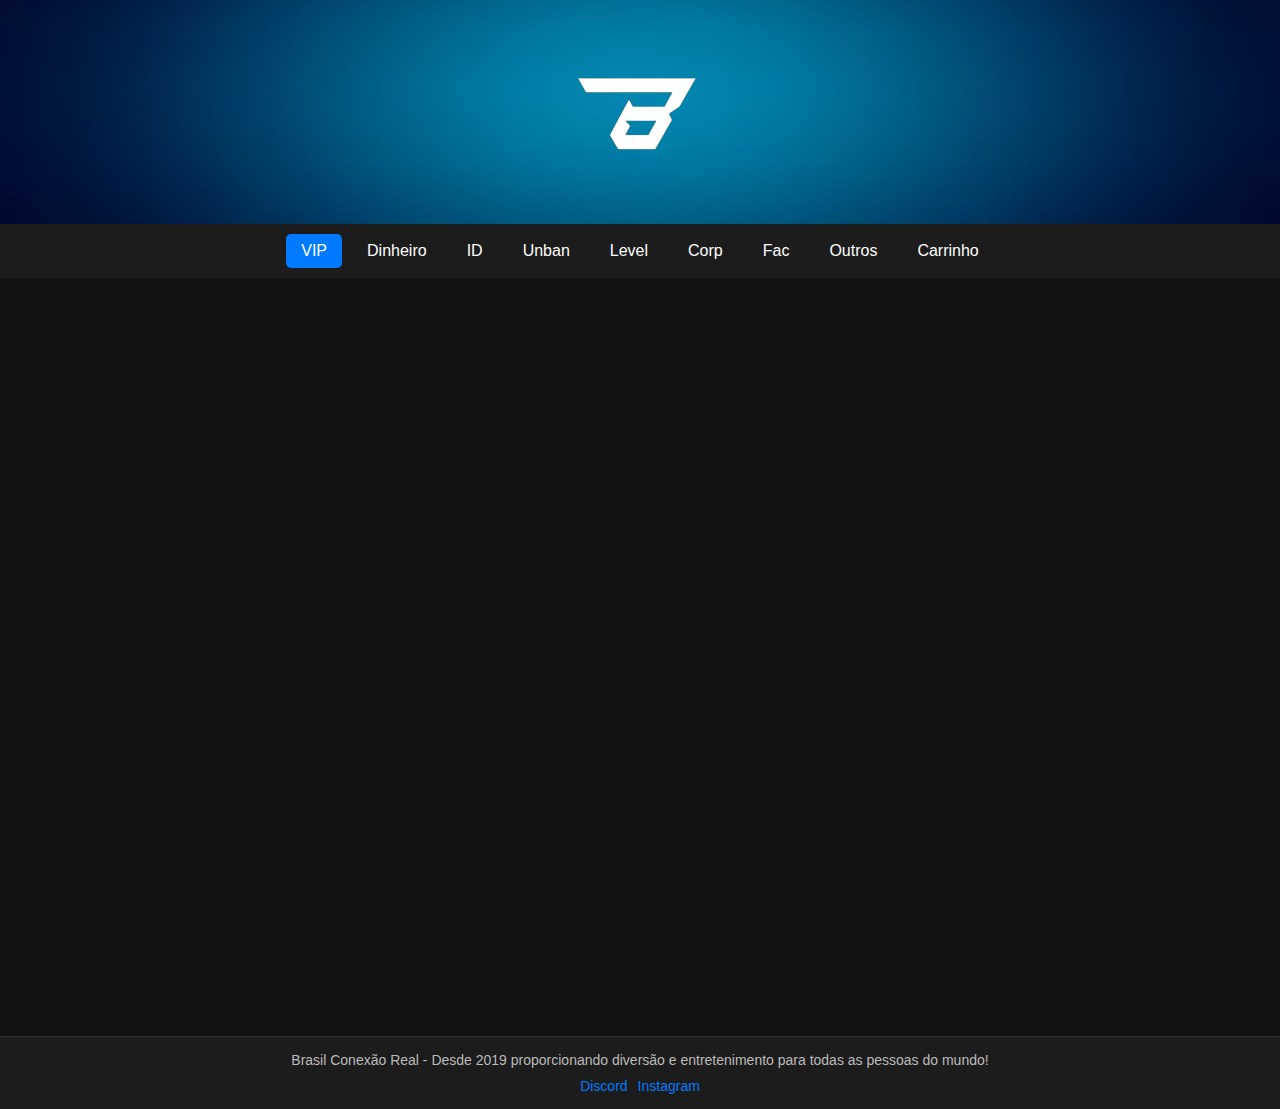
==== commit ee0395c6: "Add files via upload" ====
--- a/index.html
+++ b/index.html
@@ -432,8 +432,7 @@
     <footer>
         <p>Brasil Conexão Real - Desde 2019 proporcionando diversão e entretenimento para todas as pessoas do mundo!</p>
         <div class="social-links">
-            <a href="#">Discord</a>
-            <a href="#">Facebook</a>
+            <a href="https://discord.gg/a4gn5GQvcj" target="_blank">Discord</a>
             <a href="#">Instagram</a>
         </div>
     </footer>
